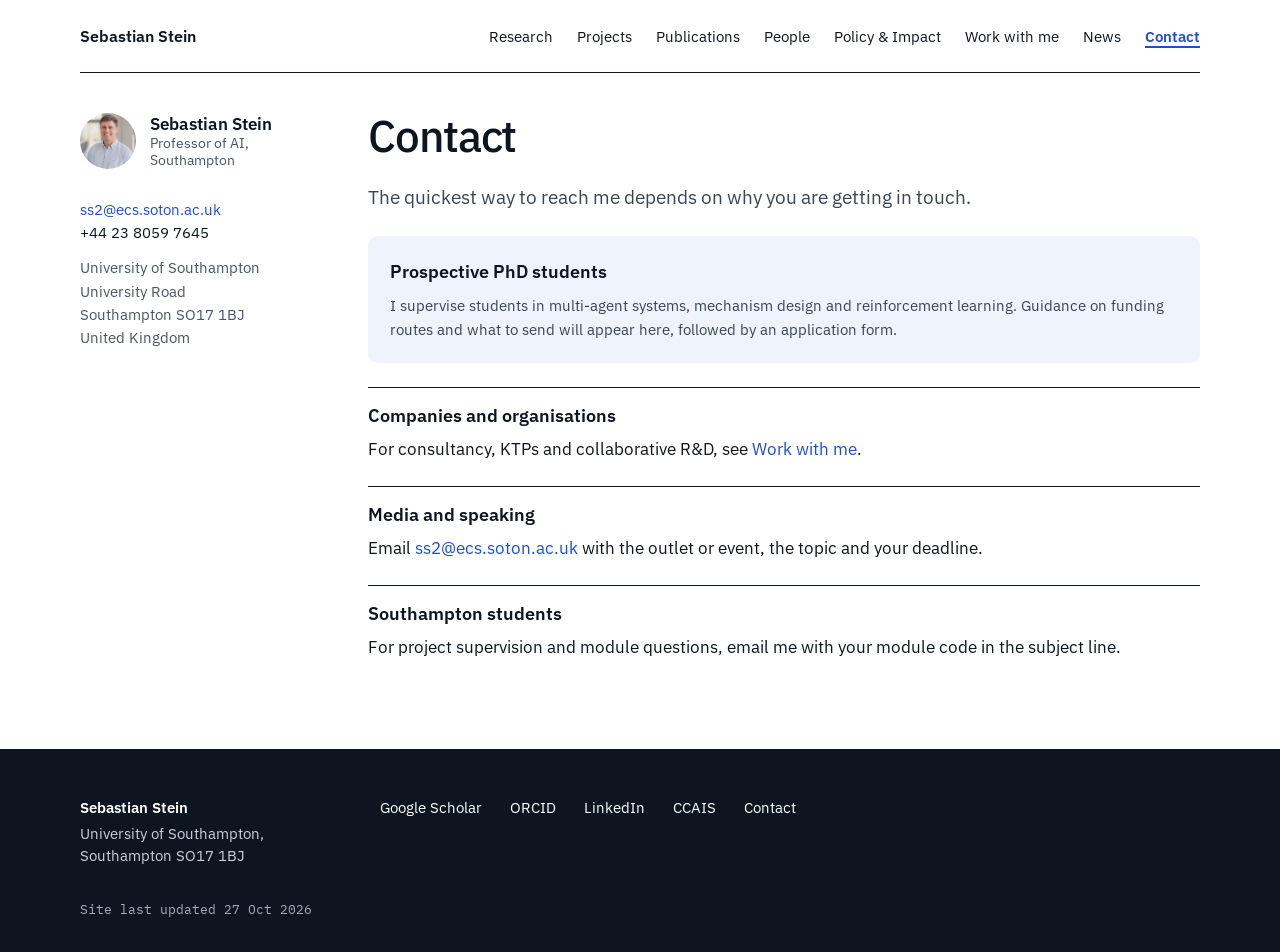
==== contact/index.html @ 9676b57b "Publish site build" ====
<!DOCTYPE html><html lang="en-GB" data-astro-cid-5hce7sga> <head><meta charset="utf-8"><meta name="viewport" content="width=device-width, initial-scale=1"><title>Contact · Sebastian Stein</title><meta name="description" content="I design AI systems that take people’s incentives and preferences seriously, and apply them to the net-zero transition in energy and transport."><link rel="canonical" href="https://seb-stein.github.io/contact/"><link rel="icon" href="/favicon.svg" type="image/svg+xml"><link rel="sitemap" href="/sitemap-index.xml"><meta property="og:type" content="website"><meta property="og:title" content="Contact · Sebastian Stein"><meta property="og:description" content="I design AI systems that take people’s incentives and preferences seriously, and apply them to the net-zero transition in energy and transport."><meta property="og:url" content="https://seb-stein.github.io/contact/"><meta property="og:image" content="https://seb-stein.github.io/images/people/sebastian-stein.jpg"><meta name="twitter:card" content="summary"><link rel="stylesheet" href="/_astro/contact.BcNlm0Ra.css">
<style>.details[data-astro-cid-uw5kdbxl] p[data-astro-cid-uw5kdbxl]{margin:0 0 12px;font-size:15px}.route[data-astro-cid-uw5kdbxl]{border-top:1px solid var(--rule-strong);padding-top:14px}.route[data-astro-cid-uw5kdbxl] h2[data-astro-cid-uw5kdbxl]{margin:0 0 6px;font-size:18px;font-weight:600}.route[data-astro-cid-uw5kdbxl] p[data-astro-cid-uw5kdbxl]{margin:0}
.subpage[data-astro-cid-z55koo6h]{display:flex;flex-wrap:wrap;gap:48px;padding-top:40px;padding-bottom:88px;position:relative;z-index:1}.subpage__aside[data-astro-cid-z55koo6h]{flex:1 1 240px;max-width:280px;min-width:0;display:flex;flex-direction:column;gap:28px}.subpage__main[data-astro-cid-z55koo6h]{flex:999 1 600px;min-width:0;display:flex;flex-direction:column;gap:24px}.mini-id[data-astro-cid-z55koo6h]{display:flex;align-items:center;gap:14px;color:var(--ink)}.mini-id[data-astro-cid-z55koo6h]:hover{text-decoration:none}.mini-id[data-astro-cid-z55koo6h] img[data-astro-cid-z55koo6h]{width:56px;height:56px;border-radius:50%;object-fit:cover}.mini-id[data-astro-cid-z55koo6h]>span[data-astro-cid-z55koo6h]{display:flex;flex-direction:column;line-height:1.3}.mini-id__name[data-astro-cid-z55koo6h]{font-weight:600}.mini-id__title[data-astro-cid-z55koo6h]{font-size:13.5px;color:var(--muted)}h1[data-astro-cid-z55koo6h]{margin:0;font-size:44px;line-height:1.05;font-weight:500;letter-spacing:-.03em}.lead[data-astro-cid-z55koo6h]{margin:0;font-size:19px;color:var(--ink-2);max-width:680px}@media(max-width:640px){.subpage__aside[data-astro-cid-z55koo6h]{max-width:none}h1[data-astro-cid-z55koo6h]{font-size:36px}}
</style></head> <body data-astro-cid-5hce7sga> <div class="page" data-astro-cid-5hce7sga>  <header class="site-header container" data-astro-cid-3ef6ksr2> <a class="brand" href="/" data-astro-cid-3ef6ksr2>Sebastian Stein</a> <nav aria-label="Main" data-astro-cid-3ef6ksr2> <a href="/research/" data-astro-cid-3ef6ksr2>Research</a><a href="/projects/" data-astro-cid-3ef6ksr2>Projects</a><a href="/publications/" data-astro-cid-3ef6ksr2>Publications</a><a href="/people/" data-astro-cid-3ef6ksr2>People</a><a href="/impact/" data-astro-cid-3ef6ksr2>Policy &amp; Impact</a><a href="/work-with-me/" data-astro-cid-3ef6ksr2>Work with me</a><a href="/news/" data-astro-cid-3ef6ksr2>News</a> <a class="nav-contact" href="/contact/" aria-current="page" data-astro-cid-3ef6ksr2>Contact</a> </nav> </header>   <div class="container subpage" data-astro-cid-z55koo6h> <aside class="subpage__aside" data-astro-cid-z55koo6h> <a class="mini-id" href="/" data-astro-cid-z55koo6h> <img src="/images/people/sebastian-stein.jpg" alt="" width="56" height="56" data-astro-cid-z55koo6h> <span data-astro-cid-z55koo6h><span class="mini-id__name" data-astro-cid-z55koo6h>Sebastian Stein</span><span class="mini-id__title" data-astro-cid-z55koo6h>Professor of AI, Southampton</span></span> </a> <div class="details" data-astro-cid-uw5kdbxl> <p data-astro-cid-uw5kdbxl><a href="mailto:ss2@ecs.soton.ac.uk" data-astro-cid-uw5kdbxl>ss2@ecs.soton.ac.uk</a><br data-astro-cid-uw5kdbxl>+44 23 8059 7645</p> <p class="muted" data-astro-cid-uw5kdbxl>University of Southampton<br data-astro-cid-uw5kdbxl>University Road<br data-astro-cid-uw5kdbxl>Southampton SO17 1BJ<br data-astro-cid-uw5kdbxl>United Kingdom<br data-astro-cid-uw5kdbxl></p> </div> </aside> <main class="subpage__main" id="main" data-astro-cid-z55koo6h> <h1 data-astro-cid-z55koo6h>Contact</h1> <p class="lead" data-astro-cid-z55koo6h>The quickest way to reach me depends on why you are getting in touch.</p>   <section id="phd" class="callout" data-astro-cid-uw5kdbxl> <h2 data-astro-cid-uw5kdbxl>Prospective PhD students</h2> <p data-astro-cid-uw5kdbxl>I supervise students in multi-agent systems, mechanism design and reinforcement learning. Guidance on funding routes and what to send will appear here, followed by an application form.</p> </section> <section class="route" data-astro-cid-uw5kdbxl> <h2 data-astro-cid-uw5kdbxl>Companies and organisations</h2> <p data-astro-cid-uw5kdbxl>For consultancy, KTPs and collaborative R&amp;D, see <a href="/work-with-me/" data-astro-cid-uw5kdbxl>Work with me</a>.</p> </section> <section class="route" data-astro-cid-uw5kdbxl> <h2 data-astro-cid-uw5kdbxl>Media and speaking</h2> <p data-astro-cid-uw5kdbxl>Email <a href="mailto:ss2@ecs.soton.ac.uk" data-astro-cid-uw5kdbxl>ss2@ecs.soton.ac.uk</a> with the outlet or event, the topic and your deadline.</p> </section> <section class="route" data-astro-cid-uw5kdbxl> <h2 data-astro-cid-uw5kdbxl>Southampton students</h2> <p data-astro-cid-uw5kdbxl>For project supervision and module questions, email me with your module code in the subject line.</p> </section>  </main> </div>  </div> <footer class="site-footer" data-astro-cid-sz7xmlte> <div class="container footer-grid" data-astro-cid-sz7xmlte> <div class="footer-id" data-astro-cid-sz7xmlte> <span class="footer-name" data-astro-cid-sz7xmlte>Sebastian Stein</span> <span data-astro-cid-sz7xmlte>University of Southampton, Southampton SO17 1BJ</span> </div> <nav aria-label="Elsewhere" class="footer-links" data-astro-cid-sz7xmlte> <a href="https://scholar.google.com/citations?user=6TuZKj4AAAAJ" data-astro-cid-sz7xmlte>Google Scholar</a><a href="https://orcid.org/0000-0003-2858-8857" data-astro-cid-sz7xmlte>ORCID</a><a href="https://www.linkedin.com/in/sebstein" data-astro-cid-sz7xmlte>LinkedIn</a><a href="https://ccais.ac.uk" data-astro-cid-sz7xmlte>CCAIS</a> <a href="/contact/" data-astro-cid-sz7xmlte>Contact</a> </nav> </div> <div class="container footer-updated mono" data-astro-cid-sz7xmlte>Site last updated 27 Oct 2026</div> </footer>  </body></html>
---- _astro/contact.BcNlm0Ra.css ----
@font-face{font-family:IBM Plex Sans;font-style:normal;font-display:swap;font-weight:400;src:url(/_astro/ibm-plex-sans-cyrillic-ext-400-normal.g30qAdWV.woff2) format("woff2"),url(/_astro/ibm-plex-sans-cyrillic-ext-400-normal.Dsrv2Tcn.woff) format("woff");unicode-range:U+0460-052F,U+1C80-1C8A,U+20B4,U+2DE0-2DFF,U+A640-A69F,U+FE2E-FE2F}@font-face{font-family:IBM Plex Sans;font-style:normal;font-display:swap;font-weight:400;src:url(/_astro/ibm-plex-sans-cyrillic-400-normal.DZqxrq2p.woff2) format("woff2"),url(/_astro/ibm-plex-sans-cyrillic-400-normal.BTotfTJu.woff) format("woff");unicode-range:U+0301,U+0400-045F,U+0490-0491,U+04B0-04B1,U+2116}@font-face{font-family:IBM Plex Sans;font-style:normal;font-display:swap;font-weight:400;src:url(/_astro/ibm-plex-sans-greek-400-normal._efipK4i.woff2) format("woff2"),url(/_astro/ibm-plex-sans-greek-400-normal.D9ESIMu3.woff) format("woff");unicode-range:U+0370-0377,U+037A-037F,U+0384-038A,U+038C,U+038E-03A1,U+03A3-03FF}@font-face{font-family:IBM Plex Sans;font-style:normal;font-display:swap;font-weight:400;src:url(/_astro/ibm-plex-sans-vietnamese-400-normal.DG4YqDda.woff2) format("woff2"),url(/_astro/ibm-plex-sans-vietnamese-400-normal.fK1oJ5dG.woff) format("woff");unicode-range:U+0102-0103,U+0110-0111,U+0128-0129,U+0168-0169,U+01A0-01A1,U+01AF-01B0,U+0300-0301,U+0303-0304,U+0308-0309,U+0323,U+0329,U+1EA0-1EF9,U+20AB}@font-face{font-family:IBM Plex Sans;font-style:normal;font-display:swap;font-weight:400;src:url(/_astro/ibm-plex-sans-latin-ext-400-normal.C5H60-Va.woff2) format("woff2"),url(/_astro/ibm-plex-sans-latin-ext-400-normal.RBey6euL.woff) format("woff");unicode-range:U+0100-02BA,U+02BD-02C5,U+02C7-02CC,U+02CE-02D7,U+02DD-02FF,U+0304,U+0308,U+0329,U+1D00-1DBF,U+1E00-1E9F,U+1EF2-1EFF,U+2020,U+20A0-20AB,U+20AD-20C0,U+2113,U+2C60-2C7F,U+A720-A7FF}@font-face{font-family:IBM Plex Sans;font-style:normal;font-display:swap;font-weight:400;src:url(/_astro/ibm-plex-sans-latin-400-normal.CDDApCn2.woff2) format("woff2"),url(/_astro/ibm-plex-sans-latin-400-normal.CYLoc0-x.woff) format("woff");unicode-range:U+0000-00FF,U+0131,U+0152-0153,U+02BB-02BC,U+02C6,U+02DA,U+02DC,U+0304,U+0308,U+0329,U+2000-206F,U+20AC,U+2122,U+2191,U+2193,U+2212,U+2215,U+FEFF,U+FFFD}@font-face{font-family:IBM Plex Sans;font-style:normal;font-display:swap;font-weight:500;src:url(/_astro/ibm-plex-sans-cyrillic-ext-500-normal.Cs5J6C77.woff2) format("woff2"),url(/_astro/ibm-plex-sans-cyrillic-ext-500-normal.DB5PtV2g.woff) format("woff");unicode-range:U+0460-052F,U+1C80-1C8A,U+20B4,U+2DE0-2DFF,U+A640-A69F,U+FE2E-FE2F}@font-face{font-family:IBM Plex Sans;font-style:normal;font-display:swap;font-weight:500;src:url(/_astro/ibm-plex-sans-cyrillic-500-normal.CocWQlwt.woff2) format("woff2"),url(/_astro/ibm-plex-sans-cyrillic-500-normal.ByOcLdNv.woff) format("woff");unicode-range:U+0301,U+0400-045F,U+0490-0491,U+04B0-04B1,U+2116}@font-face{font-family:IBM Plex Sans;font-style:normal;font-display:swap;font-weight:500;src:url(/_astro/ibm-plex-sans-greek-500-normal.JMMifIXV.woff2) format("woff2"),url(/_astro/ibm-plex-sans-greek-500-normal.CuWXN6rf.woff) format("woff");unicode-range:U+0370-0377,U+037A-037F,U+0384-038A,U+038C,U+038E-03A1,U+03A3-03FF}@font-face{font-family:IBM Plex Sans;font-style:normal;font-display:swap;font-weight:500;src:url(/_astro/ibm-plex-sans-vietnamese-500-normal.e4dixQRQ.woff2) format("woff2"),url(/_astro/ibm-plex-sans-vietnamese-500-normal.BEb3_waV.woff) format("woff");unicode-range:U+0102-0103,U+0110-0111,U+0128-0129,U+0168-0169,U+01A0-01A1,U+01AF-01B0,U+0300-0301,U+0303-0304,U+0308-0309,U+0323,U+0329,U+1EA0-1EF9,U+20AB}@font-face{font-family:IBM Plex Sans;font-style:normal;font-display:swap;font-weight:500;src:url(/_astro/ibm-plex-sans-latin-ext-500-normal.DakdToA3.woff2) format("woff2"),url(/_astro/ibm-plex-sans-latin-ext-500-normal.D0aIdm-b.woff) format("woff");unicode-range:U+0100-02BA,U+02BD-02C5,U+02C7-02CC,U+02CE-02D7,U+02DD-02FF,U+0304,U+0308,U+0329,U+1D00-1DBF,U+1E00-1E9F,U+1EF2-1EFF,U+2020,U+20A0-20AB,U+20AD-20C0,U+2113,U+2C60-2C7F,U+A720-A7FF}@font-face{font-family:IBM Plex Sans;font-style:normal;font-display:swap;font-weight:500;src:url(/_astro/ibm-plex-sans-latin-500-normal.6ng42L7E.woff2) format("woff2"),url(/_astro/ibm-plex-sans-latin-500-normal.BgVn5rGT.woff) format("woff");unicode-range:U+0000-00FF,U+0131,U+0152-0153,U+02BB-02BC,U+02C6,U+02DA,U+02DC,U+0304,U+0308,U+0329,U+2000-206F,U+20AC,U+2122,U+2191,U+2193,U+2212,U+2215,U+FEFF,U+FFFD}@font-face{font-family:IBM Plex Sans;font-style:normal;font-display:swap;font-weight:600;src:url(/_astro/ibm-plex-sans-cyrillic-ext-600-normal.DUMzJB7m.woff2) format("woff2"),url(/_astro/ibm-plex-sans-cyrillic-ext-600-normal.Bz0x94Yp.woff) format("woff");unicode-range:U+0460-052F,U+1C80-1C8A,U+20B4,U+2DE0-2DFF,U+A640-A69F,U+FE2E-FE2F}@font-face{font-family:IBM Plex Sans;font-style:normal;font-display:swap;font-weight:600;src:url(/_astro/ibm-plex-sans-cyrillic-600-normal.71GNu3SW.woff2) format("woff2"),url(/_astro/ibm-plex-sans-cyrillic-600-normal.BGq0mW3O.woff) format("woff");unicode-range:U+0301,U+0400-045F,U+0490-0491,U+04B0-04B1,U+2116}@font-face{font-family:IBM Plex Sans;font-style:normal;font-display:swap;font-weight:600;src:url(/_astro/ibm-plex-sans-greek-600-normal.DzTrcv_p.woff2) format("woff2"),url(/_astro/ibm-plex-sans-greek-600-normal.D-CqTdkO.woff) format("woff");unicode-range:U+0370-0377,U+037A-037F,U+0384-038A,U+038C,U+038E-03A1,U+03A3-03FF}@font-face{font-family:IBM Plex Sans;font-style:normal;font-display:swap;font-weight:600;src:url(/_astro/ibm-plex-sans-vietnamese-600-normal.DpPYBSTl.woff2) format("woff2"),url(/_astro/ibm-plex-sans-vietnamese-600-normal.DgdngZtN.woff) format("woff");unicode-range:U+0102-0103,U+0110-0111,U+0128-0129,U+0168-0169,U+01A0-01A1,U+01AF-01B0,U+0300-0301,U+0303-0304,U+0308-0309,U+0323,U+0329,U+1EA0-1EF9,U+20AB}@font-face{font-family:IBM Plex Sans;font-style:normal;font-display:swap;font-weight:600;src:url(/_astro/ibm-plex-sans-latin-ext-600-normal.DOrvGEcy.woff2) format("woff2"),url(/_astro/ibm-plex-sans-latin-ext-600-normal.DIrixKbi.woff) format("woff");unicode-range:U+0100-02BA,U+02BD-02C5,U+02C7-02CC,U+02CE-02D7,U+02DD-02FF,U+0304,U+0308,U+0329,U+1D00-1DBF,U+1E00-1E9F,U+1EF2-1EFF,U+2020,U+20A0-20AB,U+20AD-20C0,U+2113,U+2C60-2C7F,U+A720-A7FF}@font-face{font-family:IBM Plex Sans;font-style:normal;font-display:swap;font-weight:600;src:url(/_astro/ibm-plex-sans-latin-600-normal.CuJfVYMP.woff2) format("woff2"),url(/_astro/ibm-plex-sans-latin-600-normal.Cu4Hd6ag.woff) format("woff");unicode-range:U+0000-00FF,U+0131,U+0152-0153,U+02BB-02BC,U+02C6,U+02DA,U+02DC,U+0304,U+0308,U+0329,U+2000-206F,U+20AC,U+2122,U+2191,U+2193,U+2212,U+2215,U+FEFF,U+FFFD}@font-face{font-family:IBM Plex Mono;font-style:normal;font-display:swap;font-weight:400;src:url(/_astro/ibm-plex-mono-cyrillic-ext-400-normal.xuaO2J-f.woff2) format("woff2"),url(/_astro/ibm-plex-mono-cyrillic-ext-400-normal.DMdlQ8Kv.woff) format("woff");unicode-range:U+0460-052F,U+1C80-1C8A,U+20B4,U+2DE0-2DFF,U+A640-A69F,U+FE2E-FE2F}@font-face{font-family:IBM Plex Mono;font-style:normal;font-display:swap;font-weight:400;src:url(/_astro/ibm-plex-mono-cyrillic-400-normal.BSMlKf0J.woff2) format("woff2"),url(/_astro/ibm-plex-mono-cyrillic-400-normal.CEL4l2ZJ.woff) format("woff");unicode-range:U+0301,U+0400-045F,U+0490-0491,U+04B0-04B1,U+2116}@font-face{font-family:IBM Plex Mono;font-style:normal;font-display:swap;font-weight:400;src:url(/_astro/ibm-plex-mono-vietnamese-400-normal.BulugwFq.woff2) format("woff2"),url(/_astro/ibm-plex-mono-vietnamese-400-normal.DDuiU_S-.woff) format("woff");unicode-range:U+0102-0103,U+0110-0111,U+0128-0129,U+0168-0169,U+01A0-01A1,U+01AF-01B0,U+0300-0301,U+0303-0304,U+0308-0309,U+0323,U+0329,U+1EA0-1EF9,U+20AB}@font-face{font-family:IBM Plex Mono;font-style:normal;font-display:swap;font-weight:400;src:url(/_astro/ibm-plex-mono-latin-ext-400-normal.BmRBH3aV.woff2) format("woff2"),url(/_astro/ibm-plex-mono-latin-ext-400-normal.D3D2R8hC.woff) format("woff");unicode-range:U+0100-02BA,U+02BD-02C5,U+02C7-02CC,U+02CE-02D7,U+02DD-02FF,U+0304,U+0308,U+0329,U+1D00-1DBF,U+1E00-1E9F,U+1EF2-1EFF,U+2020,U+20A0-20AB,U+20AD-20C0,U+2113,U+2C60-2C7F,U+A720-A7FF}@font-face{font-family:IBM Plex Mono;font-style:normal;font-display:swap;font-weight:400;src:url(/_astro/ibm-plex-mono-latin-400-normal.DMJ8VG8y.woff2) format("woff2"),url(/_astro/ibm-plex-mono-latin-400-normal.CvHOgSBP.woff) format("woff");unicode-range:U+0000-00FF,U+0131,U+0152-0153,U+02BB-02BC,U+02C6,U+02DA,U+02DC,U+0304,U+0308,U+0329,U+2000-206F,U+20AC,U+2122,U+2191,U+2193,U+2212,U+2215,U+FEFF,U+FFFD}@font-face{font-family:IBM Plex Mono;font-style:normal;font-display:swap;font-weight:500;src:url(/_astro/ibm-plex-mono-cyrillic-ext-500-normal.BqneJy0T.woff2) format("woff2"),url(/_astro/ibm-plex-mono-cyrillic-ext-500-normal.BIfNGwUT.woff) format("woff");unicode-range:U+0460-052F,U+1C80-1C8A,U+20B4,U+2DE0-2DFF,U+A640-A69F,U+FE2E-FE2F}@font-face{font-family:IBM Plex Mono;font-style:normal;font-display:swap;font-weight:500;src:url(/_astro/ibm-plex-mono-cyrillic-500-normal.Bq9vWWag.woff2) format("woff2"),url(/_astro/ibm-plex-mono-cyrillic-500-normal.Ael50iVv.woff) format("woff");unicode-range:U+0301,U+0400-045F,U+0490-0491,U+04B0-04B1,U+2116}@font-face{font-family:IBM Plex Mono;font-style:normal;font-display:swap;font-weight:500;src:url(/_astro/ibm-plex-mono-vietnamese-500-normal.DZ4AoWbu.woff2) format("woff2"),url(/_astro/ibm-plex-mono-vietnamese-500-normal.C8zxqsMH.woff) format("woff");unicode-range:U+0102-0103,U+0110-0111,U+0128-0129,U+0168-0169,U+01A0-01A1,U+01AF-01B0,U+0300-0301,U+0303-0304,U+0308-0309,U+0323,U+0329,U+1EA0-1EF9,U+20AB}@font-face{font-family:IBM Plex Mono;font-style:normal;font-display:swap;font-weight:500;src:url(/_astro/ibm-plex-mono-latin-ext-500-normal.CAhNIIs5.woff2) format("woff2"),url(/_astro/ibm-plex-mono-latin-ext-500-normal.CZ70TYgx.woff) format("woff");unicode-range:U+0100-02BA,U+02BD-02C5,U+02C7-02CC,U+02CE-02D7,U+02DD-02FF,U+0304,U+0308,U+0329,U+1D00-1DBF,U+1E00-1E9F,U+1EF2-1EFF,U+2020,U+20A0-20AB,U+20AD-20C0,U+2113,U+2C60-2C7F,U+A720-A7FF}@font-face{font-family:IBM Plex Mono;font-style:normal;font-display:swap;font-weight:500;src:url(/_astro/ibm-plex-mono-latin-500-normal.DSY6xOcd.woff2) format("woff2"),url(/_astro/ibm-plex-mono-latin-500-normal.CB9ihrfo.woff) format("woff");unicode-range:U+0000-00FF,U+0131,U+0152-0153,U+02BB-02BC,U+02C6,U+02DA,U+02DC,U+0304,U+0308,U+0329,U+2000-206F,U+20AC,U+2122,U+2191,U+2193,U+2212,U+2215,U+FEFF,U+FFFD}:root{--ink: #0d1520;--ink-2: #3a4554;--muted: #4b5565;--paper: #ffffff;--surface: #ffffff;--accent: #1d4ed8;--accent-strong: #1e3a8a;--accent-soft: #eef3fc;--chip-border: #c9d4e6;--rule: #d4d9e0;--rule-soft: #e1e5ea;--rule-strong: #0d1520;--button-border: #c3cad4;--footer-bg: #0d1520;--footer-ink: #c7d0dc;--footer-muted: #a3afbf;--sans: "IBM Plex Sans", "Helvetica Neue", Arial, sans-serif;--mono: "IBM Plex Mono", ui-monospace, SFMono-Regular, Menlo, monospace;--radius: 10px;--max: 1200px;--gutter: 40px}@media(prefers-color-scheme:dark){:root{--ink: #e6eaf0;--ink-2: #c3ccd8;--muted: #9aa6b6;--paper: #0f1620;--surface: #16202c;--accent: #7fb0e8;--accent-strong: #a9c9f0;--accent-soft: #1c2b3d;--chip-border: #2d3e55;--rule: #253244;--rule-soft: #1e2a3a;--rule-strong: #c3ccd8;--button-border: #34465e;--footer-bg: #0a1018}}*,*:before,*:after{box-sizing:border-box}html{-webkit-text-size-adjust:100%}body{margin:0;background:var(--paper);color:var(--ink);font-family:var(--sans);font-size:17px;line-height:1.55}img{max-width:100%;display:block}a{color:var(--accent);text-decoration:none}a:hover{color:var(--accent-strong);text-decoration:underline}:focus-visible{outline:2px solid var(--accent);outline-offset:2px;border-radius:2px}h1,h2,h3{text-wrap:balance}p{text-wrap:pretty}.container{max-width:var(--max);margin:0 auto;padding-left:var(--gutter);padding-right:var(--gutter)}@media(max-width:640px){:root{--gutter: 20px}}.mono{font-family:var(--mono)}.muted{color:var(--muted)}.visually-hidden{position:absolute;width:1px;height:1px;overflow:hidden;clip:rect(0 0 0 0);white-space:nowrap}.btn{display:inline-flex;align-items:center;justify-content:center;min-height:44px;padding:0 18px;border-radius:6px;border:1px solid var(--button-border);color:var(--ink);font-size:15px}.btn:hover{text-decoration:none;border-color:var(--accent);color:var(--accent)}.btn--primary{background:var(--accent);border-color:var(--accent);color:#fff;font-weight:600}.btn--primary:hover{background:var(--accent-strong);border-color:var(--accent-strong);color:#fff}@media(prefers-color-scheme:dark){.btn--primary,.btn--primary:hover{color:#0d1520}}.section-head{display:flex;flex-wrap:wrap;justify-content:space-between;align-items:baseline;gap:12px;border-top:1px solid var(--rule-strong);padding-top:14px}.section-head h2{margin:0;font-size:15px;font-weight:600}.section-head a{font-size:15px}.card{border:1px solid var(--rule);border-radius:var(--radius);padding:22px;background:var(--surface)}.callout{background:var(--accent-soft);border-radius:var(--radius);padding:22px;display:flex;flex-direction:column;gap:8px}.callout h2,.callout h3{margin:0;font-size:18px;font-weight:600}.callout p{margin:0;font-size:15px;color:var(--ink-2)}.callout a{font-size:15px;font-weight:600}.dated{display:flex;flex-wrap:wrap;gap:4px 24px;padding:14px 0;border-bottom:1px solid var(--rule)}.dated__date{flex:0 0 96px;font-family:var(--mono);font-size:14px;color:var(--muted);padding-top:2px}.dated__body{margin:0;flex:1 1 320px;min-width:0}.pills{display:flex;flex-wrap:wrap;gap:6px;margin:8px 0 0;padding:0;list-style:none}.pill{display:inline-flex;align-items:center;min-height:28px;padding:0 10px;border:1px solid var(--rule);border-radius:6px;font-size:13px;color:var(--ink)}.pill:hover{text-decoration:none;border-color:var(--accent);color:var(--accent)}.site-header[data-astro-cid-3ef6ksr2]{position:relative;z-index:1;display:flex;flex-wrap:wrap;align-items:center;justify-content:space-between;gap:14px 32px;padding-top:24px;padding-bottom:24px}.site-header[data-astro-cid-3ef6ksr2]:after{content:"";position:absolute;left:var(--gutter);right:var(--gutter);bottom:0;border-bottom:1px solid var(--rule-strong)}.brand[data-astro-cid-3ef6ksr2]{font-size:16px;font-weight:600;color:var(--ink)}nav[data-astro-cid-3ef6ksr2]{display:flex;flex-wrap:wrap;gap:6px 24px;font-size:15px}nav[data-astro-cid-3ef6ksr2] a[data-astro-cid-3ef6ksr2]{color:var(--ink)}nav[data-astro-cid-3ef6ksr2] a[data-astro-cid-3ef6ksr2][aria-current=page]{font-weight:600;box-shadow:inset 0 -2px 0 var(--accent);text-decoration:none}nav[data-astro-cid-3ef6ksr2] a[data-astro-cid-3ef6ksr2].nav-contact{color:var(--accent);font-weight:600}.site-footer[data-astro-cid-sz7xmlte]{background:var(--footer-bg);color:var(--footer-ink);font-size:14.5px}.footer-grid[data-astro-cid-sz7xmlte]{display:flex;flex-wrap:wrap;gap:24px 40px;padding-top:48px;padding-bottom:32px}.footer-id[data-astro-cid-sz7xmlte]{flex:1 1 260px;display:flex;flex-direction:column;gap:4px}.footer-name[data-astro-cid-sz7xmlte]{color:#fff;font-weight:600}.footer-links[data-astro-cid-sz7xmlte]{flex:999 1 560px;display:flex;flex-wrap:wrap;gap:8px 28px}.footer-links[data-astro-cid-sz7xmlte] a[data-astro-cid-sz7xmlte]{color:#fff}.footer-updated[data-astro-cid-sz7xmlte]{padding-bottom:32px;font-size:13px;color:var(--footer-muted)}.page[data-astro-cid-5hce7sga]{position:relative;overflow:hidden}
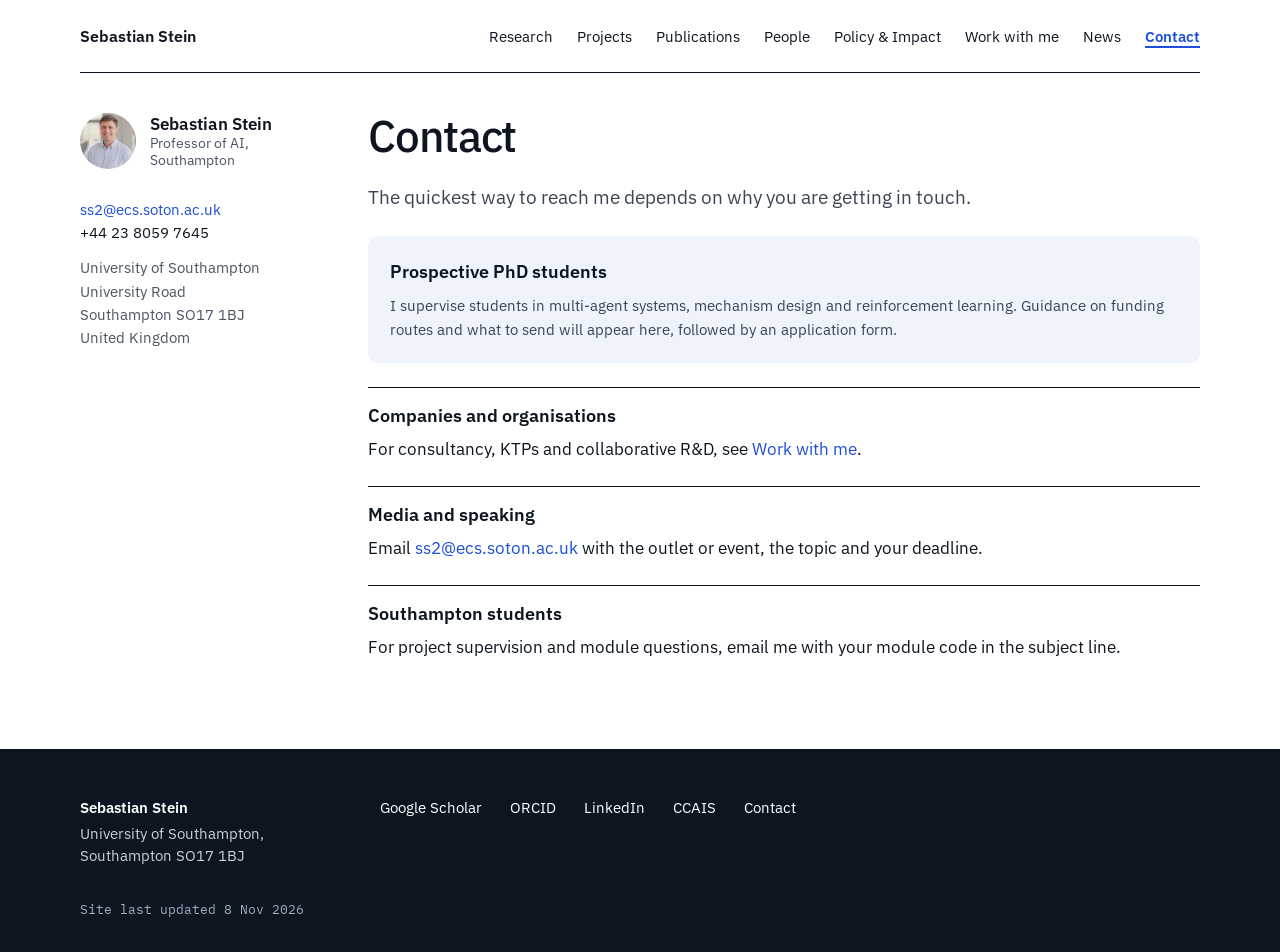
==== commit be8e19cb: "Publish site build" ====
--- a/contact/index.html
+++ b/contact/index.html
@@ -1,4 +1,4 @@
-<!DOCTYPE html><html lang="en-GB" data-astro-cid-5hce7sga> <head><meta charset="utf-8"><meta name="viewport" content="width=device-width, initial-scale=1"><title>Contact · Sebastian Stein</title><meta name="description" content="I design AI systems that take people’s incentives and preferences seriously, and apply them to the net-zero transition in energy and transport."><link rel="canonical" href="https://seb-stein.github.io/contact/"><link rel="icon" href="/favicon.svg" type="image/svg+xml"><link rel="sitemap" href="/sitemap-index.xml"><meta property="og:type" content="website"><meta property="og:title" content="Contact · Sebastian Stein"><meta property="og:description" content="I design AI systems that take people’s incentives and preferences seriously, and apply them to the net-zero transition in energy and transport."><meta property="og:url" content="https://seb-stein.github.io/contact/"><meta property="og:image" content="https://seb-stein.github.io/images/people/sebastian-stein.jpg"><meta name="twitter:card" content="summary"><link rel="stylesheet" href="/_astro/contact.BcNlm0Ra.css">
+<!DOCTYPE html><html lang="en-GB" data-astro-cid-5hce7sga> <head><meta charset="utf-8"><meta name="viewport" content="width=device-width, initial-scale=1"><title>Contact · Sebastian Stein</title><meta name="description" content="I design AI systems that take people’s incentives and preferences seriously,  and apply this to decarbonising energy and transport."><link rel="canonical" href="https://seb-stein.github.io/contact/"><link rel="icon" href="/favicon.svg" type="image/svg+xml"><link rel="sitemap" href="/sitemap-index.xml"><meta property="og:type" content="website"><meta property="og:title" content="Contact · Sebastian Stein"><meta property="og:description" content="I design AI systems that take people’s incentives and preferences seriously,  and apply this to decarbonising energy and transport."><meta property="og:url" content="https://seb-stein.github.io/contact/"><meta property="og:image" content="https://seb-stein.github.io/images/people/sebastian-stein.jpg"><meta name="twitter:card" content="summary"><link rel="stylesheet" href="/_astro/contact.CHBX51bE.css">
 <style>.details[data-astro-cid-uw5kdbxl] p[data-astro-cid-uw5kdbxl]{margin:0 0 12px;font-size:15px}.route[data-astro-cid-uw5kdbxl]{border-top:1px solid var(--rule-strong);padding-top:14px}.route[data-astro-cid-uw5kdbxl] h2[data-astro-cid-uw5kdbxl]{margin:0 0 6px;font-size:18px;font-weight:600}.route[data-astro-cid-uw5kdbxl] p[data-astro-cid-uw5kdbxl]{margin:0}
 .subpage[data-astro-cid-z55koo6h]{display:flex;flex-wrap:wrap;gap:48px;padding-top:40px;padding-bottom:88px;position:relative;z-index:1}.subpage__aside[data-astro-cid-z55koo6h]{flex:1 1 240px;max-width:280px;min-width:0;display:flex;flex-direction:column;gap:28px}.subpage__main[data-astro-cid-z55koo6h]{flex:999 1 600px;min-width:0;display:flex;flex-direction:column;gap:24px}.mini-id[data-astro-cid-z55koo6h]{display:flex;align-items:center;gap:14px;color:var(--ink)}.mini-id[data-astro-cid-z55koo6h]:hover{text-decoration:none}.mini-id[data-astro-cid-z55koo6h] img[data-astro-cid-z55koo6h]{width:56px;height:56px;border-radius:50%;object-fit:cover}.mini-id[data-astro-cid-z55koo6h]>span[data-astro-cid-z55koo6h]{display:flex;flex-direction:column;line-height:1.3}.mini-id__name[data-astro-cid-z55koo6h]{font-weight:600}.mini-id__title[data-astro-cid-z55koo6h]{font-size:13.5px;color:var(--muted)}h1[data-astro-cid-z55koo6h]{margin:0;font-size:44px;line-height:1.05;font-weight:500;letter-spacing:-.03em}.lead[data-astro-cid-z55koo6h]{margin:0;font-size:19px;color:var(--ink-2);max-width:680px}@media(max-width:640px){.subpage__aside[data-astro-cid-z55koo6h]{max-width:none}h1[data-astro-cid-z55koo6h]{font-size:36px}}
-</style></head> <body data-astro-cid-5hce7sga> <div class="page" data-astro-cid-5hce7sga>  <header class="site-header container" data-astro-cid-3ef6ksr2> <a class="brand" href="/" data-astro-cid-3ef6ksr2>Sebastian Stein</a> <nav aria-label="Main" data-astro-cid-3ef6ksr2> <a href="/research/" data-astro-cid-3ef6ksr2>Research</a><a href="/projects/" data-astro-cid-3ef6ksr2>Projects</a><a href="/publications/" data-astro-cid-3ef6ksr2>Publications</a><a href="/people/" data-astro-cid-3ef6ksr2>People</a><a href="/impact/" data-astro-cid-3ef6ksr2>Policy &amp; Impact</a><a href="/work-with-me/" data-astro-cid-3ef6ksr2>Work with me</a><a href="/news/" data-astro-cid-3ef6ksr2>News</a> <a class="nav-contact" href="/contact/" aria-current="page" data-astro-cid-3ef6ksr2>Contact</a> </nav> </header>   <div class="container subpage" data-astro-cid-z55koo6h> <aside class="subpage__aside" data-astro-cid-z55koo6h> <a class="mini-id" href="/" data-astro-cid-z55koo6h> <img src="/images/people/sebastian-stein.jpg" alt="" width="56" height="56" data-astro-cid-z55koo6h> <span data-astro-cid-z55koo6h><span class="mini-id__name" data-astro-cid-z55koo6h>Sebastian Stein</span><span class="mini-id__title" data-astro-cid-z55koo6h>Professor of AI, Southampton</span></span> </a> <div class="details" data-astro-cid-uw5kdbxl> <p data-astro-cid-uw5kdbxl><a href="mailto:ss2@ecs.soton.ac.uk" data-astro-cid-uw5kdbxl>ss2@ecs.soton.ac.uk</a><br data-astro-cid-uw5kdbxl>+44 23 8059 7645</p> <p class="muted" data-astro-cid-uw5kdbxl>University of Southampton<br data-astro-cid-uw5kdbxl>University Road<br data-astro-cid-uw5kdbxl>Southampton SO17 1BJ<br data-astro-cid-uw5kdbxl>United Kingdom<br data-astro-cid-uw5kdbxl></p> </div> </aside> <main class="subpage__main" id="main" data-astro-cid-z55koo6h> <h1 data-astro-cid-z55koo6h>Contact</h1> <p class="lead" data-astro-cid-z55koo6h>The quickest way to reach me depends on why you are getting in touch.</p>   <section id="phd" class="callout" data-astro-cid-uw5kdbxl> <h2 data-astro-cid-uw5kdbxl>Prospective PhD students</h2> <p data-astro-cid-uw5kdbxl>I supervise students in multi-agent systems, mechanism design and reinforcement learning. Guidance on funding routes and what to send will appear here, followed by an application form.</p> </section> <section class="route" data-astro-cid-uw5kdbxl> <h2 data-astro-cid-uw5kdbxl>Companies and organisations</h2> <p data-astro-cid-uw5kdbxl>For consultancy, KTPs and collaborative R&amp;D, see <a href="/work-with-me/" data-astro-cid-uw5kdbxl>Work with me</a>.</p> </section> <section class="route" data-astro-cid-uw5kdbxl> <h2 data-astro-cid-uw5kdbxl>Media and speaking</h2> <p data-astro-cid-uw5kdbxl>Email <a href="mailto:ss2@ecs.soton.ac.uk" data-astro-cid-uw5kdbxl>ss2@ecs.soton.ac.uk</a> with the outlet or event, the topic and your deadline.</p> </section> <section class="route" data-astro-cid-uw5kdbxl> <h2 data-astro-cid-uw5kdbxl>Southampton students</h2> <p data-astro-cid-uw5kdbxl>For project supervision and module questions, email me with your module code in the subject line.</p> </section>  </main> </div>  </div> <footer class="site-footer" data-astro-cid-sz7xmlte> <div class="container footer-grid" data-astro-cid-sz7xmlte> <div class="footer-id" data-astro-cid-sz7xmlte> <span class="footer-name" data-astro-cid-sz7xmlte>Sebastian Stein</span> <span data-astro-cid-sz7xmlte>University of Southampton, Southampton SO17 1BJ</span> </div> <nav aria-label="Elsewhere" class="footer-links" data-astro-cid-sz7xmlte> <a href="https://scholar.google.com/citations?user=6TuZKj4AAAAJ" data-astro-cid-sz7xmlte>Google Scholar</a><a href="https://orcid.org/0000-0003-2858-8857" data-astro-cid-sz7xmlte>ORCID</a><a href="https://www.linkedin.com/in/sebstein" data-astro-cid-sz7xmlte>LinkedIn</a><a href="https://ccais.ac.uk" data-astro-cid-sz7xmlte>CCAIS</a> <a href="/contact/" data-astro-cid-sz7xmlte>Contact</a> </nav> </div> <div class="container footer-updated mono" data-astro-cid-sz7xmlte>Site last updated 27 Oct 2026</div> </footer>  </body></html>  +</style></head> <body data-astro-cid-5hce7sga> <div class="page" data-astro-cid-5hce7sga>  <header class="site-header container" data-astro-cid-3ef6ksr2> <a class="brand" href="/" data-astro-cid-3ef6ksr2>Sebastian Stein</a> <nav aria-label="Main" data-astro-cid-3ef6ksr2> <a href="/research/" data-astro-cid-3ef6ksr2>Research</a><a href="/projects/" data-astro-cid-3ef6ksr2>Projects</a><a href="/publications/" data-astro-cid-3ef6ksr2>Publications</a><a href="/people/" data-astro-cid-3ef6ksr2>People</a><a href="/impact/" data-astro-cid-3ef6ksr2>Policy &amp; Impact</a><a href="/work-with-me/" data-astro-cid-3ef6ksr2>Work with me</a><a href="/news/" data-astro-cid-3ef6ksr2>News</a> <a class="nav-contact" href="/contact/" aria-current="page" data-astro-cid-3ef6ksr2>Contact</a> </nav> </header>   <div class="container subpage" data-astro-cid-z55koo6h> <aside class="subpage__aside" data-astro-cid-z55koo6h> <a class="mini-id" href="/" data-astro-cid-z55koo6h> <img src="/images/people/sebastian-stein.jpg" alt="" width="56" height="56" data-astro-cid-z55koo6h> <span data-astro-cid-z55koo6h><span class="mini-id__name" data-astro-cid-z55koo6h>Sebastian Stein</span><span class="mini-id__title" data-astro-cid-z55koo6h>Professor of AI, Southampton</span></span> </a> <div class="details" data-astro-cid-uw5kdbxl> <p data-astro-cid-uw5kdbxl><a href="mailto:ss2@ecs.soton.ac.uk" data-astro-cid-uw5kdbxl>ss2@ecs.soton.ac.uk</a><br data-astro-cid-uw5kdbxl>+44 23 8059 7645</p> <p class="muted" data-astro-cid-uw5kdbxl>University of Southampton<br data-astro-cid-uw5kdbxl>University Road<br data-astro-cid-uw5kdbxl>Southampton SO17 1BJ<br data-astro-cid-uw5kdbxl>United Kingdom<br data-astro-cid-uw5kdbxl></p> </div> </aside> <main class="subpage__main" id="main" data-astro-cid-z55koo6h> <h1 data-astro-cid-z55koo6h>Contact</h1> <p class="lead" data-astro-cid-z55koo6h>The quickest way to reach me depends on why you are getting in touch.</p>   <section id="phd" class="callout" data-astro-cid-uw5kdbxl> <h2 data-astro-cid-uw5kdbxl>Prospective PhD students</h2> <p data-astro-cid-uw5kdbxl>I supervise students in multi-agent systems, mechanism design and reinforcement learning. Guidance on funding routes and what to send will appear here, followed by an application form.</p> </section> <section class="route" data-astro-cid-uw5kdbxl> <h2 data-astro-cid-uw5kdbxl>Companies and organisations</h2> <p data-astro-cid-uw5kdbxl>For consultancy, KTPs and collaborative R&amp;D, see <a href="/work-with-me/" data-astro-cid-uw5kdbxl>Work with me</a>.</p> </section> <section class="route" data-astro-cid-uw5kdbxl> <h2 data-astro-cid-uw5kdbxl>Media and speaking</h2> <p data-astro-cid-uw5kdbxl>Email <a href="mailto:ss2@ecs.soton.ac.uk" data-astro-cid-uw5kdbxl>ss2@ecs.soton.ac.uk</a> with the outlet or event, the topic and your deadline.</p> </section> <section class="route" data-astro-cid-uw5kdbxl> <h2 data-astro-cid-uw5kdbxl>Southampton students</h2> <p data-astro-cid-uw5kdbxl>For project supervision and module questions, email me with your module code in the subject line.</p> </section>  </main> </div>  </div> <footer class="site-footer" data-astro-cid-sz7xmlte> <div class="container footer-grid" data-astro-cid-sz7xmlte> <div class="footer-id" data-astro-cid-sz7xmlte> <span class="footer-name" data-astro-cid-sz7xmlte>Sebastian Stein</span> <span data-astro-cid-sz7xmlte>University of Southampton, Southampton SO17 1BJ</span> </div> <nav aria-label="Elsewhere" class="footer-links" data-astro-cid-sz7xmlte> <a href="https://scholar.google.com/citations?user=6TuZKj4AAAAJ" data-astro-cid-sz7xmlte>Google Scholar</a><a href="https://orcid.org/0000-0003-2858-8857" data-astro-cid-sz7xmlte>ORCID</a><a href="https://www.linkedin.com/in/sebstein" data-astro-cid-sz7xmlte>LinkedIn</a><a href="https://ccais.ac.uk" data-astro-cid-sz7xmlte>CCAIS</a> <a href="/contact/" data-astro-cid-sz7xmlte>Contact</a> </nav> </div> <div class="container footer-updated mono" data-astro-cid-sz7xmlte>Site last updated 8 Nov 2026</div> </footer>  </body></html>  
--- a/_astro/contact.CHBX51bE.css
+++ b/_astro/contact.CHBX51bE.css
@@ -0,0 +1 @@
+@font-face{font-family:IBM Plex Sans;font-style:normal;font-display:swap;font-weight:400;src:url(/_astro/ibm-plex-sans-cyrillic-ext-400-normal.g30qAdWV.woff2) format("woff2"),url(/_astro/ibm-plex-sans-cyrillic-ext-400-normal.Dsrv2Tcn.woff) format("woff");unicode-range:U+0460-052F,U+1C80-1C8A,U+20B4,U+2DE0-2DFF,U+A640-A69F,U+FE2E-FE2F}@font-face{font-family:IBM Plex Sans;font-style:normal;font-display:swap;font-weight:400;src:url(/_astro/ibm-plex-sans-cyrillic-400-normal.DZqxrq2p.woff2) format("woff2"),url(/_astro/ibm-plex-sans-cyrillic-400-normal.BTotfTJu.woff) format("woff");unicode-range:U+0301,U+0400-045F,U+0490-0491,U+04B0-04B1,U+2116}@font-face{font-family:IBM Plex Sans;font-style:normal;font-display:swap;font-weight:400;src:url(/_astro/ibm-plex-sans-greek-400-normal._efipK4i.woff2) format("woff2"),url(/_astro/ibm-plex-sans-greek-400-normal.D9ESIMu3.woff) format("woff");unicode-range:U+0370-0377,U+037A-037F,U+0384-038A,U+038C,U+038E-03A1,U+03A3-03FF}@font-face{font-family:IBM Plex Sans;font-style:normal;font-display:swap;font-weight:400;src:url(/_astro/ibm-plex-sans-vietnamese-400-normal.DG4YqDda.woff2) format("woff2"),url(/_astro/ibm-plex-sans-vietnamese-400-normal.fK1oJ5dG.woff) format("woff");unicode-range:U+0102-0103,U+0110-0111,U+0128-0129,U+0168-0169,U+01A0-01A1,U+01AF-01B0,U+0300-0301,U+0303-0304,U+0308-0309,U+0323,U+0329,U+1EA0-1EF9,U+20AB}@font-face{font-family:IBM Plex Sans;font-style:normal;font-display:swap;font-weight:400;src:url(/_astro/ibm-plex-sans-latin-ext-400-normal.C5H60-Va.woff2) format("woff2"),url(/_astro/ibm-plex-sans-latin-ext-400-normal.RBey6euL.woff) format("woff");unicode-range:U+0100-02BA,U+02BD-02C5,U+02C7-02CC,U+02CE-02D7,U+02DD-02FF,U+0304,U+0308,U+0329,U+1D00-1DBF,U+1E00-1E9F,U+1EF2-1EFF,U+2020,U+20A0-20AB,U+20AD-20C0,U+2113,U+2C60-2C7F,U+A720-A7FF}@font-face{font-family:IBM Plex Sans;font-style:normal;font-display:swap;font-weight:400;src:url(/_astro/ibm-plex-sans-latin-400-normal.CDDApCn2.woff2) format("woff2"),url(/_astro/ibm-plex-sans-latin-400-normal.CYLoc0-x.woff) format("woff");unicode-range:U+0000-00FF,U+0131,U+0152-0153,U+02BB-02BC,U+02C6,U+02DA,U+02DC,U+0304,U+0308,U+0329,U+2000-206F,U+20AC,U+2122,U+2191,U+2193,U+2212,U+2215,U+FEFF,U+FFFD}@font-face{font-family:IBM Plex Sans;font-style:normal;font-display:swap;font-weight:500;src:url(/_astro/ibm-plex-sans-cyrillic-ext-500-normal.Cs5J6C77.woff2) format("woff2"),url(/_astro/ibm-plex-sans-cyrillic-ext-500-normal.DB5PtV2g.woff) format("woff");unicode-range:U+0460-052F,U+1C80-1C8A,U+20B4,U+2DE0-2DFF,U+A640-A69F,U+FE2E-FE2F}@font-face{font-family:IBM Plex Sans;font-style:normal;font-display:swap;font-weight:500;src:url(/_astro/ibm-plex-sans-cyrillic-500-normal.CocWQlwt.woff2) format("woff2"),url(/_astro/ibm-plex-sans-cyrillic-500-normal.ByOcLdNv.woff) format("woff");unicode-range:U+0301,U+0400-045F,U+0490-0491,U+04B0-04B1,U+2116}@font-face{font-family:IBM Plex Sans;font-style:normal;font-display:swap;font-weight:500;src:url(/_astro/ibm-plex-sans-greek-500-normal.JMMifIXV.woff2) format("woff2"),url(/_astro/ibm-plex-sans-greek-500-normal.CuWXN6rf.woff) format("woff");unicode-range:U+0370-0377,U+037A-037F,U+0384-038A,U+038C,U+038E-03A1,U+03A3-03FF}@font-face{font-family:IBM Plex Sans;font-style:normal;font-display:swap;font-weight:500;src:url(/_astro/ibm-plex-sans-vietnamese-500-normal.e4dixQRQ.woff2) format("woff2"),url(/_astro/ibm-plex-sans-vietnamese-500-normal.BEb3_waV.woff) format("woff");unicode-range:U+0102-0103,U+0110-0111,U+0128-0129,U+0168-0169,U+01A0-01A1,U+01AF-01B0,U+0300-0301,U+0303-0304,U+0308-0309,U+0323,U+0329,U+1EA0-1EF9,U+20AB}@font-face{font-family:IBM Plex Sans;font-style:normal;font-display:swap;font-weight:500;src:url(/_astro/ibm-plex-sans-latin-ext-500-normal.DakdToA3.woff2) format("woff2"),url(/_astro/ibm-plex-sans-latin-ext-500-normal.D0aIdm-b.woff) format("woff");unicode-range:U+0100-02BA,U+02BD-02C5,U+02C7-02CC,U+02CE-02D7,U+02DD-02FF,U+0304,U+0308,U+0329,U+1D00-1DBF,U+1E00-1E9F,U+1EF2-1EFF,U+2020,U+20A0-20AB,U+20AD-20C0,U+2113,U+2C60-2C7F,U+A720-A7FF}@font-face{font-family:IBM Plex Sans;font-style:normal;font-display:swap;font-weight:500;src:url(/_astro/ibm-plex-sans-latin-500-normal.6ng42L7E.woff2) format("woff2"),url(/_astro/ibm-plex-sans-latin-500-normal.BgVn5rGT.woff) format("woff");unicode-range:U+0000-00FF,U+0131,U+0152-0153,U+02BB-02BC,U+02C6,U+02DA,U+02DC,U+0304,U+0308,U+0329,U+2000-206F,U+20AC,U+2122,U+2191,U+2193,U+2212,U+2215,U+FEFF,U+FFFD}@font-face{font-family:IBM Plex Sans;font-style:normal;font-display:swap;font-weight:600;src:url(/_astro/ibm-plex-sans-cyrillic-ext-600-normal.DUMzJB7m.woff2) format("woff2"),url(/_astro/ibm-plex-sans-cyrillic-ext-600-normal.Bz0x94Yp.woff) format("woff");unicode-range:U+0460-052F,U+1C80-1C8A,U+20B4,U+2DE0-2DFF,U+A640-A69F,U+FE2E-FE2F}@font-face{font-family:IBM Plex Sans;font-style:normal;font-display:swap;font-weight:600;src:url(/_astro/ibm-plex-sans-cyrillic-600-normal.71GNu3SW.woff2) format("woff2"),url(/_astro/ibm-plex-sans-cyrillic-600-normal.BGq0mW3O.woff) format("woff");unicode-range:U+0301,U+0400-045F,U+0490-0491,U+04B0-04B1,U+2116}@font-face{font-family:IBM Plex Sans;font-style:normal;font-display:swap;font-weight:600;src:url(/_astro/ibm-plex-sans-greek-600-normal.DzTrcv_p.woff2) format("woff2"),url(/_astro/ibm-plex-sans-greek-600-normal.D-CqTdkO.woff) format("woff");unicode-range:U+0370-0377,U+037A-037F,U+0384-038A,U+038C,U+038E-03A1,U+03A3-03FF}@font-face{font-family:IBM Plex Sans;font-style:normal;font-display:swap;font-weight:600;src:url(/_astro/ibm-plex-sans-vietnamese-600-normal.DpPYBSTl.woff2) format("woff2"),url(/_astro/ibm-plex-sans-vietnamese-600-normal.DgdngZtN.woff) format("woff");unicode-range:U+0102-0103,U+0110-0111,U+0128-0129,U+0168-0169,U+01A0-01A1,U+01AF-01B0,U+0300-0301,U+0303-0304,U+0308-0309,U+0323,U+0329,U+1EA0-1EF9,U+20AB}@font-face{font-family:IBM Plex Sans;font-style:normal;font-display:swap;font-weight:600;src:url(/_astro/ibm-plex-sans-latin-ext-600-normal.DOrvGEcy.woff2) format("woff2"),url(/_astro/ibm-plex-sans-latin-ext-600-normal.DIrixKbi.woff) format("woff");unicode-range:U+0100-02BA,U+02BD-02C5,U+02C7-02CC,U+02CE-02D7,U+02DD-02FF,U+0304,U+0308,U+0329,U+1D00-1DBF,U+1E00-1E9F,U+1EF2-1EFF,U+2020,U+20A0-20AB,U+20AD-20C0,U+2113,U+2C60-2C7F,U+A720-A7FF}@font-face{font-family:IBM Plex Sans;font-style:normal;font-display:swap;font-weight:600;src:url(/_astro/ibm-plex-sans-latin-600-normal.CuJfVYMP.woff2) format("woff2"),url(/_astro/ibm-plex-sans-latin-600-normal.Cu4Hd6ag.woff) format("woff");unicode-range:U+0000-00FF,U+0131,U+0152-0153,U+02BB-02BC,U+02C6,U+02DA,U+02DC,U+0304,U+0308,U+0329,U+2000-206F,U+20AC,U+2122,U+2191,U+2193,U+2212,U+2215,U+FEFF,U+FFFD}@font-face{font-family:IBM Plex Mono;font-style:normal;font-display:swap;font-weight:400;src:url(/_astro/ibm-plex-mono-cyrillic-ext-400-normal.xuaO2J-f.woff2) format("woff2"),url(/_astro/ibm-plex-mono-cyrillic-ext-400-normal.DMdlQ8Kv.woff) format("woff");unicode-range:U+0460-052F,U+1C80-1C8A,U+20B4,U+2DE0-2DFF,U+A640-A69F,U+FE2E-FE2F}@font-face{font-family:IBM Plex Mono;font-style:normal;font-display:swap;font-weight:400;src:url(/_astro/ibm-plex-mono-cyrillic-400-normal.BSMlKf0J.woff2) format("woff2"),url(/_astro/ibm-plex-mono-cyrillic-400-normal.CEL4l2ZJ.woff) format("woff");unicode-range:U+0301,U+0400-045F,U+0490-0491,U+04B0-04B1,U+2116}@font-face{font-family:IBM Plex Mono;font-style:normal;font-display:swap;font-weight:400;src:url(/_astro/ibm-plex-mono-vietnamese-400-normal.BulugwFq.woff2) format("woff2"),url(/_astro/ibm-plex-mono-vietnamese-400-normal.DDuiU_S-.woff) format("woff");unicode-range:U+0102-0103,U+0110-0111,U+0128-0129,U+0168-0169,U+01A0-01A1,U+01AF-01B0,U+0300-0301,U+0303-0304,U+0308-0309,U+0323,U+0329,U+1EA0-1EF9,U+20AB}@font-face{font-family:IBM Plex Mono;font-style:normal;font-display:swap;font-weight:400;src:url(/_astro/ibm-plex-mono-latin-ext-400-normal.BmRBH3aV.woff2) format("woff2"),url(/_astro/ibm-plex-mono-latin-ext-400-normal.D3D2R8hC.woff) format("woff");unicode-range:U+0100-02BA,U+02BD-02C5,U+02C7-02CC,U+02CE-02D7,U+02DD-02FF,U+0304,U+0308,U+0329,U+1D00-1DBF,U+1E00-1E9F,U+1EF2-1EFF,U+2020,U+20A0-20AB,U+20AD-20C0,U+2113,U+2C60-2C7F,U+A720-A7FF}@font-face{font-family:IBM Plex Mono;font-style:normal;font-display:swap;font-weight:400;src:url(/_astro/ibm-plex-mono-latin-400-normal.DMJ8VG8y.woff2) format("woff2"),url(/_astro/ibm-plex-mono-latin-400-normal.CvHOgSBP.woff) format("woff");unicode-range:U+0000-00FF,U+0131,U+0152-0153,U+02BB-02BC,U+02C6,U+02DA,U+02DC,U+0304,U+0308,U+0329,U+2000-206F,U+20AC,U+2122,U+2191,U+2193,U+2212,U+2215,U+FEFF,U+FFFD}@font-face{font-family:IBM Plex Mono;font-style:normal;font-display:swap;font-weight:500;src:url(/_astro/ibm-plex-mono-cyrillic-ext-500-normal.BqneJy0T.woff2) format("woff2"),url(/_astro/ibm-plex-mono-cyrillic-ext-500-normal.BIfNGwUT.woff) format("woff");unicode-range:U+0460-052F,U+1C80-1C8A,U+20B4,U+2DE0-2DFF,U+A640-A69F,U+FE2E-FE2F}@font-face{font-family:IBM Plex Mono;font-style:normal;font-display:swap;font-weight:500;src:url(/_astro/ibm-plex-mono-cyrillic-500-normal.Bq9vWWag.woff2) format("woff2"),url(/_astro/ibm-plex-mono-cyrillic-500-normal.Ael50iVv.woff) format("woff");unicode-range:U+0301,U+0400-045F,U+0490-0491,U+04B0-04B1,U+2116}@font-face{font-family:IBM Plex Mono;font-style:normal;font-display:swap;font-weight:500;src:url(/_astro/ibm-plex-mono-vietnamese-500-normal.DZ4AoWbu.woff2) format("woff2"),url(/_astro/ibm-plex-mono-vietnamese-500-normal.C8zxqsMH.woff) format("woff");unicode-range:U+0102-0103,U+0110-0111,U+0128-0129,U+0168-0169,U+01A0-01A1,U+01AF-01B0,U+0300-0301,U+0303-0304,U+0308-0309,U+0323,U+0329,U+1EA0-1EF9,U+20AB}@font-face{font-family:IBM Plex Mono;font-style:normal;font-display:swap;font-weight:500;src:url(/_astro/ibm-plex-mono-latin-ext-500-normal.CAhNIIs5.woff2) format("woff2"),url(/_astro/ibm-plex-mono-latin-ext-500-normal.CZ70TYgx.woff) format("woff");unicode-range:U+0100-02BA,U+02BD-02C5,U+02C7-02CC,U+02CE-02D7,U+02DD-02FF,U+0304,U+0308,U+0329,U+1D00-1DBF,U+1E00-1E9F,U+1EF2-1EFF,U+2020,U+20A0-20AB,U+20AD-20C0,U+2113,U+2C60-2C7F,U+A720-A7FF}@font-face{font-family:IBM Plex Mono;font-style:normal;font-display:swap;font-weight:500;src:url(/_astro/ibm-plex-mono-latin-500-normal.DSY6xOcd.woff2) format("woff2"),url(/_astro/ibm-plex-mono-latin-500-normal.CB9ihrfo.woff) format("woff");unicode-range:U+0000-00FF,U+0131,U+0152-0153,U+02BB-02BC,U+02C6,U+02DA,U+02DC,U+0304,U+0308,U+0329,U+2000-206F,U+20AC,U+2122,U+2191,U+2193,U+2212,U+2215,U+FEFF,U+FFFD}:root{--ink: #0d1520;--ink-2: #3a4554;--muted: #4b5565;--paper: #ffffff;--surface: #ffffff;--accent: #1d4ed8;--accent-strong: #1e3a8a;--accent-soft: #eef3fc;--chip-border: #c9d4e6;--rule: #d4d9e0;--rule-soft: #e1e5ea;--rule-strong: #0d1520;--button-border: #c3cad4;--footer-bg: #0d1520;--footer-ink: #c7d0dc;--footer-muted: #a3afbf;--sans: "IBM Plex Sans", "Helvetica Neue", Arial, sans-serif;--mono: "IBM Plex Mono", ui-monospace, SFMono-Regular, Menlo, monospace;--radius: 10px;--max: 1200px;--gutter: 40px}@media(prefers-color-scheme:dark){:root{--ink: #e6eaf0;--ink-2: #c3ccd8;--muted: #9aa6b6;--paper: #0f1620;--surface: #16202c;--accent: #7fb0e8;--accent-strong: #a9c9f0;--accent-soft: #1c2b3d;--chip-border: #2d3e55;--rule: #253244;--rule-soft: #1e2a3a;--rule-strong: #c3ccd8;--button-border: #34465e;--footer-bg: #0a1018}}*,*:before,*:after{box-sizing:border-box}html{-webkit-text-size-adjust:100%}body{margin:0;background:var(--paper);color:var(--ink);font-family:var(--sans);font-size:17px;line-height:1.55}img{max-width:100%;display:block}a{color:var(--accent);text-decoration:none}a:hover{color:var(--accent-strong);text-decoration:underline}:focus-visible{outline:2px solid var(--accent);outline-offset:2px;border-radius:2px}h1,h2,h3{text-wrap:balance}p{text-wrap:pretty}.container{max-width:var(--max);margin:0 auto;padding-left:var(--gutter);padding-right:var(--gutter)}@media(max-width:640px){:root{--gutter: 20px}}.mono{font-family:var(--mono)}.muted{color:var(--muted)}.visually-hidden{position:absolute;width:1px;height:1px;overflow:hidden;clip:rect(0 0 0 0);white-space:nowrap}.btn{display:inline-flex;align-items:center;justify-content:center;min-height:44px;padding:0 18px;border-radius:6px;border:1px solid var(--button-border);color:var(--ink);font-size:15px}.btn:hover{text-decoration:none;border-color:var(--accent);color:var(--accent)}.btn--primary{background:var(--accent);border-color:var(--accent);color:#fff;font-weight:600}.btn--primary:hover{background:var(--accent-strong);border-color:var(--accent-strong);color:#fff}@media(prefers-color-scheme:dark){.btn--primary,.btn--primary:hover{color:#0d1520}}.section-head{display:flex;flex-wrap:wrap;justify-content:space-between;align-items:baseline;gap:12px;border-top:1px solid var(--rule-strong);padding-top:14px}.section-head h2{margin:0;font-size:15px;font-weight:600}.section-head a{font-size:15px}.card{border:1px solid var(--rule);border-radius:var(--radius);padding:22px;background:var(--surface)}.callout{background:var(--accent-soft);border-radius:var(--radius);padding:22px;display:flex;flex-direction:column;gap:8px}.callout h2,.callout h3{margin:0;font-size:18px;font-weight:600}.callout p{margin:0;font-size:15px;color:var(--ink-2)}.callout a{font-size:15px;font-weight:600}.dated{display:flex;flex-wrap:wrap;gap:4px 24px;padding:14px 0;border-bottom:1px solid var(--rule)}.dated__date{flex:0 0 96px;font-family:var(--mono);font-size:14px;color:var(--muted);padding-top:2px}.dated__body{margin:0;flex:1 1 320px;min-width:0}.pills{display:flex;flex-wrap:wrap;gap:6px;margin:8px 0 0;padding:0;list-style:none}.pill{display:inline-flex;align-items:center;min-height:28px;padding:0 10px;border:1px solid var(--button-border);border-radius:6px;font-size:13px;color:var(--ink)}.pill:hover{text-decoration:none;border-color:var(--accent);color:var(--accent)}.site-header[data-astro-cid-3ef6ksr2]{position:relative;z-index:1;display:flex;flex-wrap:wrap;align-items:center;justify-content:space-between;gap:14px 32px;padding-top:24px;padding-bottom:24px}.site-header[data-astro-cid-3ef6ksr2]:after{content:"";position:absolute;left:var(--gutter);right:var(--gutter);bottom:0;border-bottom:1px solid var(--rule-strong)}.brand[data-astro-cid-3ef6ksr2]{font-size:16px;font-weight:600;color:var(--ink)}nav[data-astro-cid-3ef6ksr2]{display:flex;flex-wrap:wrap;gap:6px 24px;font-size:15px}nav[data-astro-cid-3ef6ksr2] a[data-astro-cid-3ef6ksr2]{color:var(--ink)}nav[data-astro-cid-3ef6ksr2] a[data-astro-cid-3ef6ksr2][aria-current=page]{font-weight:600;box-shadow:inset 0 -2px 0 var(--accent);text-decoration:none}nav[data-astro-cid-3ef6ksr2] a[data-astro-cid-3ef6ksr2].nav-contact{color:var(--accent);font-weight:600}.site-footer[data-astro-cid-sz7xmlte]{background:var(--footer-bg);color:var(--footer-ink);font-size:14.5px}.footer-grid[data-astro-cid-sz7xmlte]{display:flex;flex-wrap:wrap;gap:24px 40px;padding-top:48px;padding-bottom:32px}.footer-id[data-astro-cid-sz7xmlte]{flex:1 1 260px;display:flex;flex-direction:column;gap:4px}.footer-name[data-astro-cid-sz7xmlte]{color:#fff;font-weight:600}.footer-links[data-astro-cid-sz7xmlte]{flex:999 1 560px;display:flex;flex-wrap:wrap;gap:8px 28px}.footer-links[data-astro-cid-sz7xmlte] a[data-astro-cid-sz7xmlte]{color:#fff}.footer-updated[data-astro-cid-sz7xmlte]{padding-bottom:32px;font-size:13px;color:var(--footer-muted)}.page[data-astro-cid-5hce7sga]{position:relative;overflow:hidden}
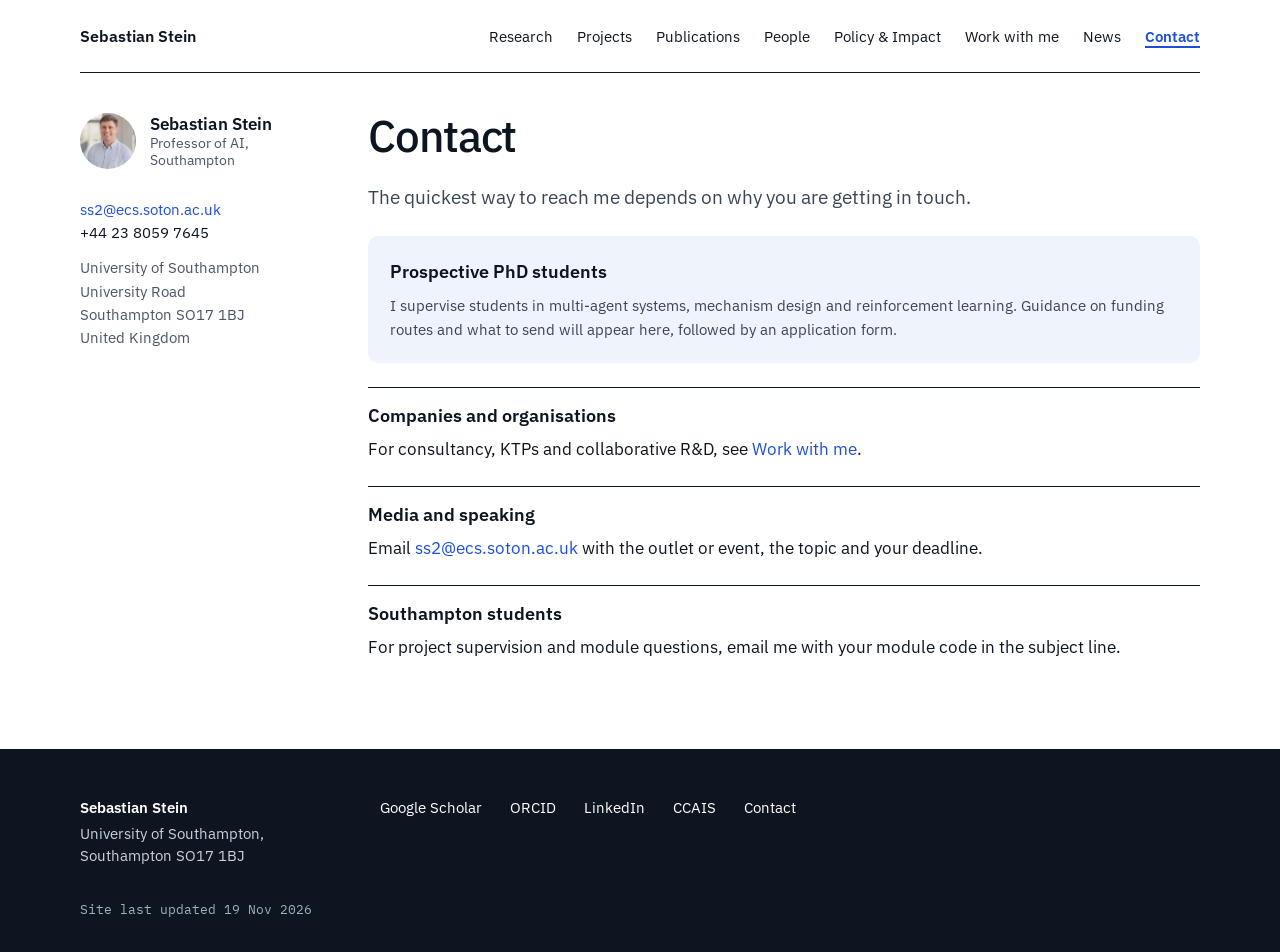
==== commit 13eea1c7: "Publish site build" ====
--- a/contact/index.html
+++ b/contact/index.html
@@ -1,4 +1,4 @@
-<!DOCTYPE html><html lang="en-GB" data-astro-cid-5hce7sga> <head><meta charset="utf-8"><meta name="viewport" content="width=device-width, initial-scale=1"><title>Contact · Sebastian Stein</title><meta name="description" content="I design AI systems that take people’s incentives and preferences seriously,  and apply this to decarbonising energy and transport."><link rel="canonical" href="https://seb-stein.github.io/contact/"><link rel="icon" href="/favicon.svg" type="image/svg+xml"><link rel="sitemap" href="/sitemap-index.xml"><meta property="og:type" content="website"><meta property="og:title" content="Contact · Sebastian Stein"><meta property="og:description" content="I design AI systems that take people’s incentives and preferences seriously,  and apply this to decarbonising energy and transport."><meta property="og:url" content="https://seb-stein.github.io/contact/"><meta property="og:image" content="https://seb-stein.github.io/images/people/sebastian-stein.jpg"><meta name="twitter:card" content="summary"><link rel="stylesheet" href="/_astro/contact.CHBX51bE.css">
+<!DOCTYPE html><html lang="en-GB" data-astro-cid-5hce7sga> <head><meta charset="utf-8"><meta name="viewport" content="width=device-width, initial-scale=1"><title>Contact · Sebastian Stein</title><meta name="description" content="I design AI systems that take people’s needs seriously and help us achieve net zero."><link rel="canonical" href="https://seb-stein.github.io/contact/"><link rel="icon" href="/favicon.svg" type="image/svg+xml"><link rel="sitemap" href="/sitemap-index.xml"><meta property="og:type" content="website"><meta property="og:title" content="Contact · Sebastian Stein"><meta property="og:description" content="I design AI systems that take people’s needs seriously and help us achieve net zero."><meta property="og:url" content="https://seb-stein.github.io/contact/"><meta property="og:image" content="https://seb-stein.github.io/images/people/sebastian-stein.jpg"><meta name="twitter:card" content="summary"><link rel="stylesheet" href="/_astro/contact.CHBX51bE.css">
 <style>.details[data-astro-cid-uw5kdbxl] p[data-astro-cid-uw5kdbxl]{margin:0 0 12px;font-size:15px}.route[data-astro-cid-uw5kdbxl]{border-top:1px solid var(--rule-strong);padding-top:14px}.route[data-astro-cid-uw5kdbxl] h2[data-astro-cid-uw5kdbxl]{margin:0 0 6px;font-size:18px;font-weight:600}.route[data-astro-cid-uw5kdbxl] p[data-astro-cid-uw5kdbxl]{margin:0}
 .subpage[data-astro-cid-z55koo6h]{display:flex;flex-wrap:wrap;gap:48px;padding-top:40px;padding-bottom:88px;position:relative;z-index:1}.subpage__aside[data-astro-cid-z55koo6h]{flex:1 1 240px;max-width:280px;min-width:0;display:flex;flex-direction:column;gap:28px}.subpage__main[data-astro-cid-z55koo6h]{flex:999 1 600px;min-width:0;display:flex;flex-direction:column;gap:24px}.mini-id[data-astro-cid-z55koo6h]{display:flex;align-items:center;gap:14px;color:var(--ink)}.mini-id[data-astro-cid-z55koo6h]:hover{text-decoration:none}.mini-id[data-astro-cid-z55koo6h] img[data-astro-cid-z55koo6h]{width:56px;height:56px;border-radius:50%;object-fit:cover}.mini-id[data-astro-cid-z55koo6h]>span[data-astro-cid-z55koo6h]{display:flex;flex-direction:column;line-height:1.3}.mini-id__name[data-astro-cid-z55koo6h]{font-weight:600}.mini-id__title[data-astro-cid-z55koo6h]{font-size:13.5px;color:var(--muted)}h1[data-astro-cid-z55koo6h]{margin:0;font-size:44px;line-height:1.05;font-weight:500;letter-spacing:-.03em}.lead[data-astro-cid-z55koo6h]{margin:0;font-size:19px;color:var(--ink-2);max-width:680px}@media(max-width:640px){.subpage__aside[data-astro-cid-z55koo6h]{max-width:none}h1[data-astro-cid-z55koo6h]{font-size:36px}}
-</style></head> <body data-astro-cid-5hce7sga> <div class="page" data-astro-cid-5hce7sga>  <header class="site-header container" data-astro-cid-3ef6ksr2> <a class="brand" href="/" data-astro-cid-3ef6ksr2>Sebastian Stein</a> <nav aria-label="Main" data-astro-cid-3ef6ksr2> <a href="/research/" data-astro-cid-3ef6ksr2>Research</a><a href="/projects/" data-astro-cid-3ef6ksr2>Projects</a><a href="/publications/" data-astro-cid-3ef6ksr2>Publications</a><a href="/people/" data-astro-cid-3ef6ksr2>People</a><a href="/impact/" data-astro-cid-3ef6ksr2>Policy &amp; Impact</a><a href="/work-with-me/" data-astro-cid-3ef6ksr2>Work with me</a><a href="/news/" data-astro-cid-3ef6ksr2>News</a> <a class="nav-contact" href="/contact/" aria-current="page" data-astro-cid-3ef6ksr2>Contact</a> </nav> </header>   <div class="container subpage" data-astro-cid-z55koo6h> <aside class="subpage__aside" data-astro-cid-z55koo6h> <a class="mini-id" href="/" data-astro-cid-z55koo6h> <img src="/images/people/sebastian-stein.jpg" alt="" width="56" height="56" data-astro-cid-z55koo6h> <span data-astro-cid-z55koo6h><span class="mini-id__name" data-astro-cid-z55koo6h>Sebastian Stein</span><span class="mini-id__title" data-astro-cid-z55koo6h>Professor of AI, Southampton</span></span> </a> <div class="details" data-astro-cid-uw5kdbxl> <p data-astro-cid-uw5kdbxl><a href="mailto:ss2@ecs.soton.ac.uk" data-astro-cid-uw5kdbxl>ss2@ecs.soton.ac.uk</a><br data-astro-cid-uw5kdbxl>+44 23 8059 7645</p> <p class="muted" data-astro-cid-uw5kdbxl>University of Southampton<br data-astro-cid-uw5kdbxl>University Road<br data-astro-cid-uw5kdbxl>Southampton SO17 1BJ<br data-astro-cid-uw5kdbxl>United Kingdom<br data-astro-cid-uw5kdbxl></p> </div> </aside> <main class="subpage__main" id="main" data-astro-cid-z55koo6h> <h1 data-astro-cid-z55koo6h>Contact</h1> <p class="lead" data-astro-cid-z55koo6h>The quickest way to reach me depends on why you are getting in touch.</p>   <section id="phd" class="callout" data-astro-cid-uw5kdbxl> <h2 data-astro-cid-uw5kdbxl>Prospective PhD students</h2> <p data-astro-cid-uw5kdbxl>I supervise students in multi-agent systems, mechanism design and reinforcement learning. Guidance on funding routes and what to send will appear here, followed by an application form.</p> </section> <section class="route" data-astro-cid-uw5kdbxl> <h2 data-astro-cid-uw5kdbxl>Companies and organisations</h2> <p data-astro-cid-uw5kdbxl>For consultancy, KTPs and collaborative R&amp;D, see <a href="/work-with-me/" data-astro-cid-uw5kdbxl>Work with me</a>.</p> </section> <section class="route" data-astro-cid-uw5kdbxl> <h2 data-astro-cid-uw5kdbxl>Media and speaking</h2> <p data-astro-cid-uw5kdbxl>Email <a href="mailto:ss2@ecs.soton.ac.uk" data-astro-cid-uw5kdbxl>ss2@ecs.soton.ac.uk</a> with the outlet or event, the topic and your deadline.</p> </section> <section class="route" data-astro-cid-uw5kdbxl> <h2 data-astro-cid-uw5kdbxl>Southampton students</h2> <p data-astro-cid-uw5kdbxl>For project supervision and module questions, email me with your module code in the subject line.</p> </section>  </main> </div>  </div> <footer class="site-footer" data-astro-cid-sz7xmlte> <div class="container footer-grid" data-astro-cid-sz7xmlte> <div class="footer-id" data-astro-cid-sz7xmlte> <span class="footer-name" data-astro-cid-sz7xmlte>Sebastian Stein</span> <span data-astro-cid-sz7xmlte>University of Southampton, Southampton SO17 1BJ</span> </div> <nav aria-label="Elsewhere" class="footer-links" data-astro-cid-sz7xmlte> <a href="https://scholar.google.com/citations?user=6TuZKj4AAAAJ" data-astro-cid-sz7xmlte>Google Scholar</a><a href="https://orcid.org/0000-0003-2858-8857" data-astro-cid-sz7xmlte>ORCID</a><a href="https://www.linkedin.com/in/sebstein" data-astro-cid-sz7xmlte>LinkedIn</a><a href="https://ccais.ac.uk" data-astro-cid-sz7xmlte>CCAIS</a> <a href="/contact/" data-astro-cid-sz7xmlte>Contact</a> </nav> </div> <div class="container footer-updated mono" data-astro-cid-sz7xmlte>Site last updated 8 Nov 2026</div> </footer>  </body></html>  +</style></head> <body data-astro-cid-5hce7sga> <div class="page" data-astro-cid-5hce7sga>  <header class="site-header container" data-astro-cid-3ef6ksr2> <a class="brand" href="/" data-astro-cid-3ef6ksr2>Sebastian Stein</a> <nav aria-label="Main" data-astro-cid-3ef6ksr2> <a href="/research/" data-astro-cid-3ef6ksr2>Research</a><a href="/projects/" data-astro-cid-3ef6ksr2>Projects</a><a href="/publications/" data-astro-cid-3ef6ksr2>Publications</a><a href="/people/" data-astro-cid-3ef6ksr2>People</a><a href="/impact/" data-astro-cid-3ef6ksr2>Policy &amp; Impact</a><a href="/work-with-me/" data-astro-cid-3ef6ksr2>Work with me</a><a href="/news/" data-astro-cid-3ef6ksr2>News</a> <a class="nav-contact" href="/contact/" aria-current="page" data-astro-cid-3ef6ksr2>Contact</a> </nav> </header>   <div class="container subpage" data-astro-cid-z55koo6h> <aside class="subpage__aside" data-astro-cid-z55koo6h> <a class="mini-id" href="/" data-astro-cid-z55koo6h> <img src="/images/people/sebastian-stein.jpg" alt="" width="56" height="56" data-astro-cid-z55koo6h> <span data-astro-cid-z55koo6h><span class="mini-id__name" data-astro-cid-z55koo6h>Sebastian Stein</span><span class="mini-id__title" data-astro-cid-z55koo6h>Professor of AI, Southampton</span></span> </a> <div class="details" data-astro-cid-uw5kdbxl> <p data-astro-cid-uw5kdbxl><a href="mailto:ss2@ecs.soton.ac.uk" data-astro-cid-uw5kdbxl>ss2@ecs.soton.ac.uk</a><br data-astro-cid-uw5kdbxl>+44 23 8059 7645</p> <p class="muted" data-astro-cid-uw5kdbxl>University of Southampton<br data-astro-cid-uw5kdbxl>University Road<br data-astro-cid-uw5kdbxl>Southampton SO17 1BJ<br data-astro-cid-uw5kdbxl>United Kingdom<br data-astro-cid-uw5kdbxl></p> </div> </aside> <main class="subpage__main" id="main" data-astro-cid-z55koo6h> <h1 data-astro-cid-z55koo6h>Contact</h1> <p class="lead" data-astro-cid-z55koo6h>The quickest way to reach me depends on why you are getting in touch.</p>   <section id="phd" class="callout" data-astro-cid-uw5kdbxl> <h2 data-astro-cid-uw5kdbxl>Prospective PhD students</h2> <p data-astro-cid-uw5kdbxl>I supervise students in multi-agent systems, mechanism design and reinforcement learning. Guidance on funding routes and what to send will appear here, followed by an application form.</p> </section> <section class="route" data-astro-cid-uw5kdbxl> <h2 data-astro-cid-uw5kdbxl>Companies and organisations</h2> <p data-astro-cid-uw5kdbxl>For consultancy, KTPs and collaborative R&amp;D, see <a href="/work-with-me/" data-astro-cid-uw5kdbxl>Work with me</a>.</p> </section> <section class="route" data-astro-cid-uw5kdbxl> <h2 data-astro-cid-uw5kdbxl>Media and speaking</h2> <p data-astro-cid-uw5kdbxl>Email <a href="mailto:ss2@ecs.soton.ac.uk" data-astro-cid-uw5kdbxl>ss2@ecs.soton.ac.uk</a> with the outlet or event, the topic and your deadline.</p> </section> <section class="route" data-astro-cid-uw5kdbxl> <h2 data-astro-cid-uw5kdbxl>Southampton students</h2> <p data-astro-cid-uw5kdbxl>For project supervision and module questions, email me with your module code in the subject line.</p> </section>  </main> </div>  </div> <footer class="site-footer" data-astro-cid-sz7xmlte> <div class="container footer-grid" data-astro-cid-sz7xmlte> <div class="footer-id" data-astro-cid-sz7xmlte> <span class="footer-name" data-astro-cid-sz7xmlte>Sebastian Stein</span> <span data-astro-cid-sz7xmlte>University of Southampton, Southampton SO17 1BJ</span> </div> <nav aria-label="Elsewhere" class="footer-links" data-astro-cid-sz7xmlte> <a href="https://scholar.google.com/citations?user=6TuZKj4AAAAJ" data-astro-cid-sz7xmlte>Google Scholar</a><a href="https://orcid.org/0000-0003-2858-8857" data-astro-cid-sz7xmlte>ORCID</a><a href="https://www.linkedin.com/in/sebstein" data-astro-cid-sz7xmlte>LinkedIn</a><a href="https://ccais.ac.uk" data-astro-cid-sz7xmlte>CCAIS</a> <a href="/contact/" data-astro-cid-sz7xmlte>Contact</a> </nav> </div> <div class="container footer-updated mono" data-astro-cid-sz7xmlte>Site last updated 19 Nov 2026</div> </footer>  </body></html>  
